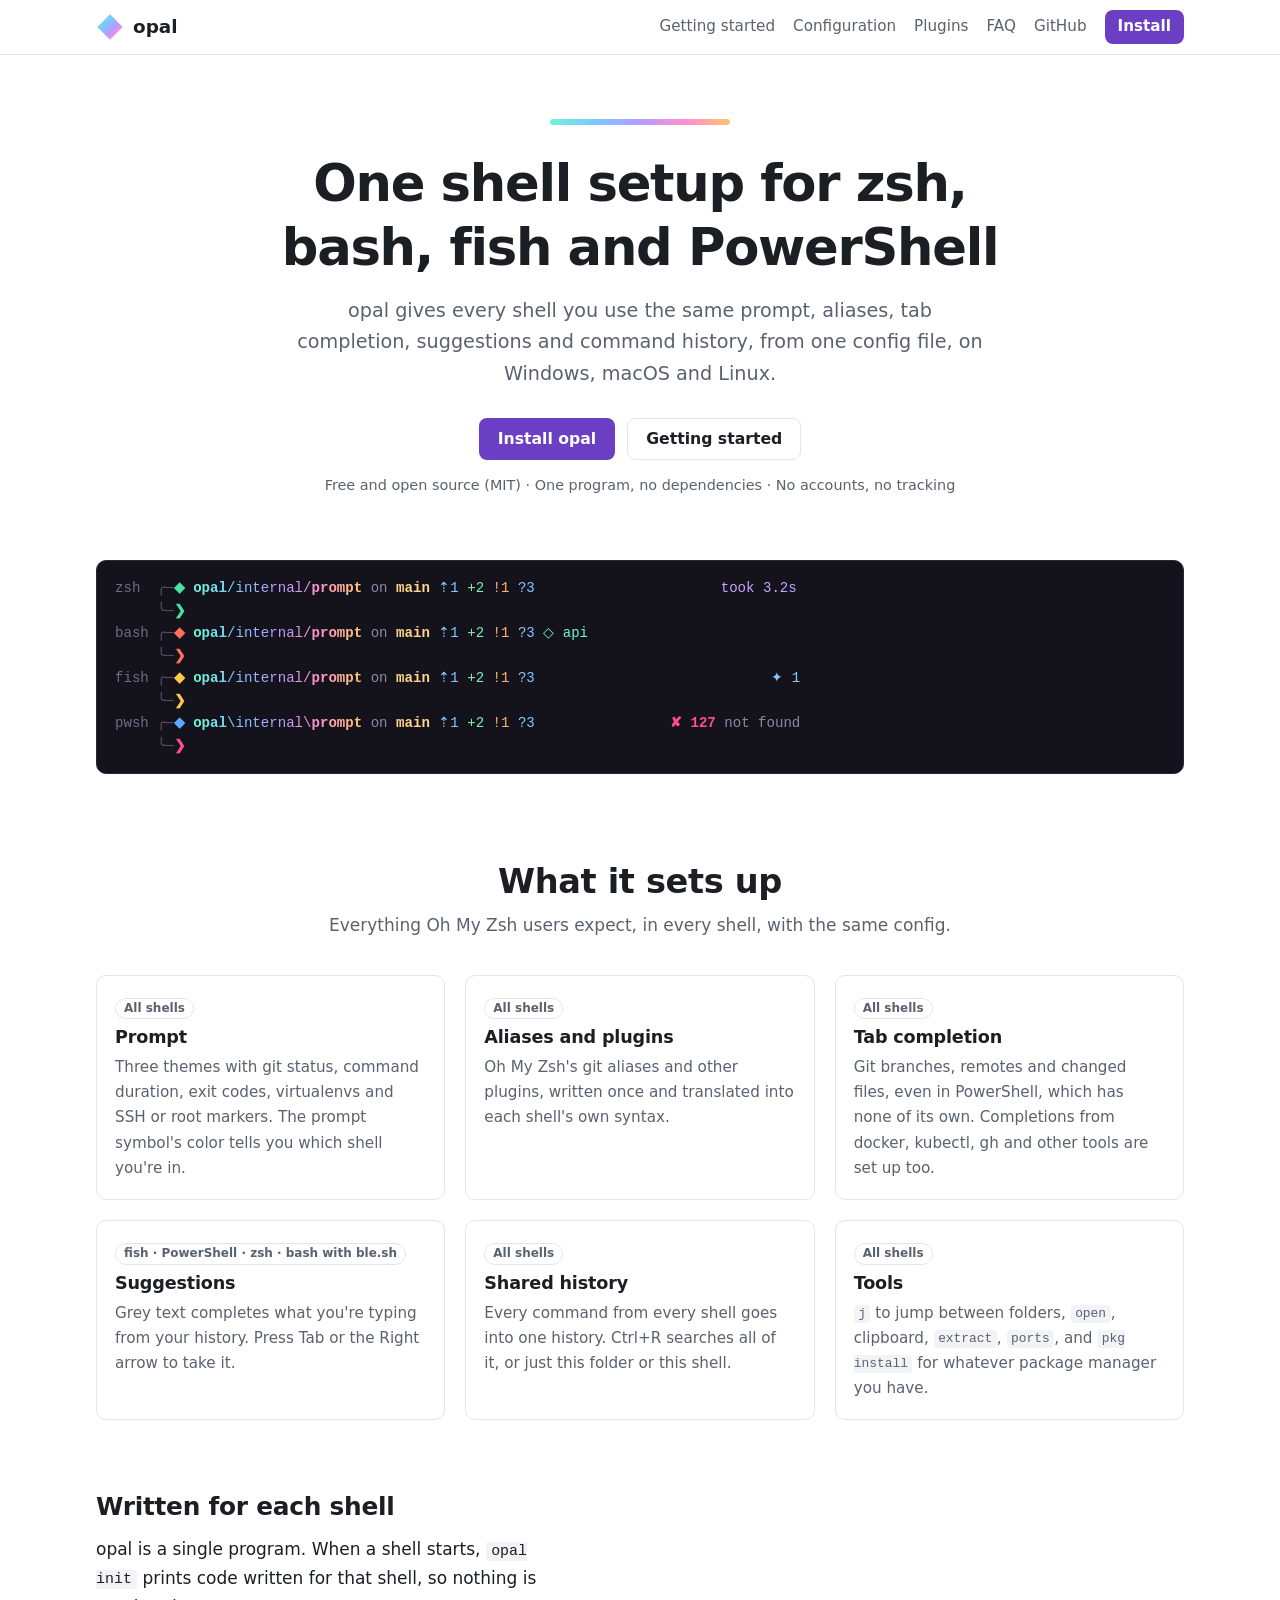
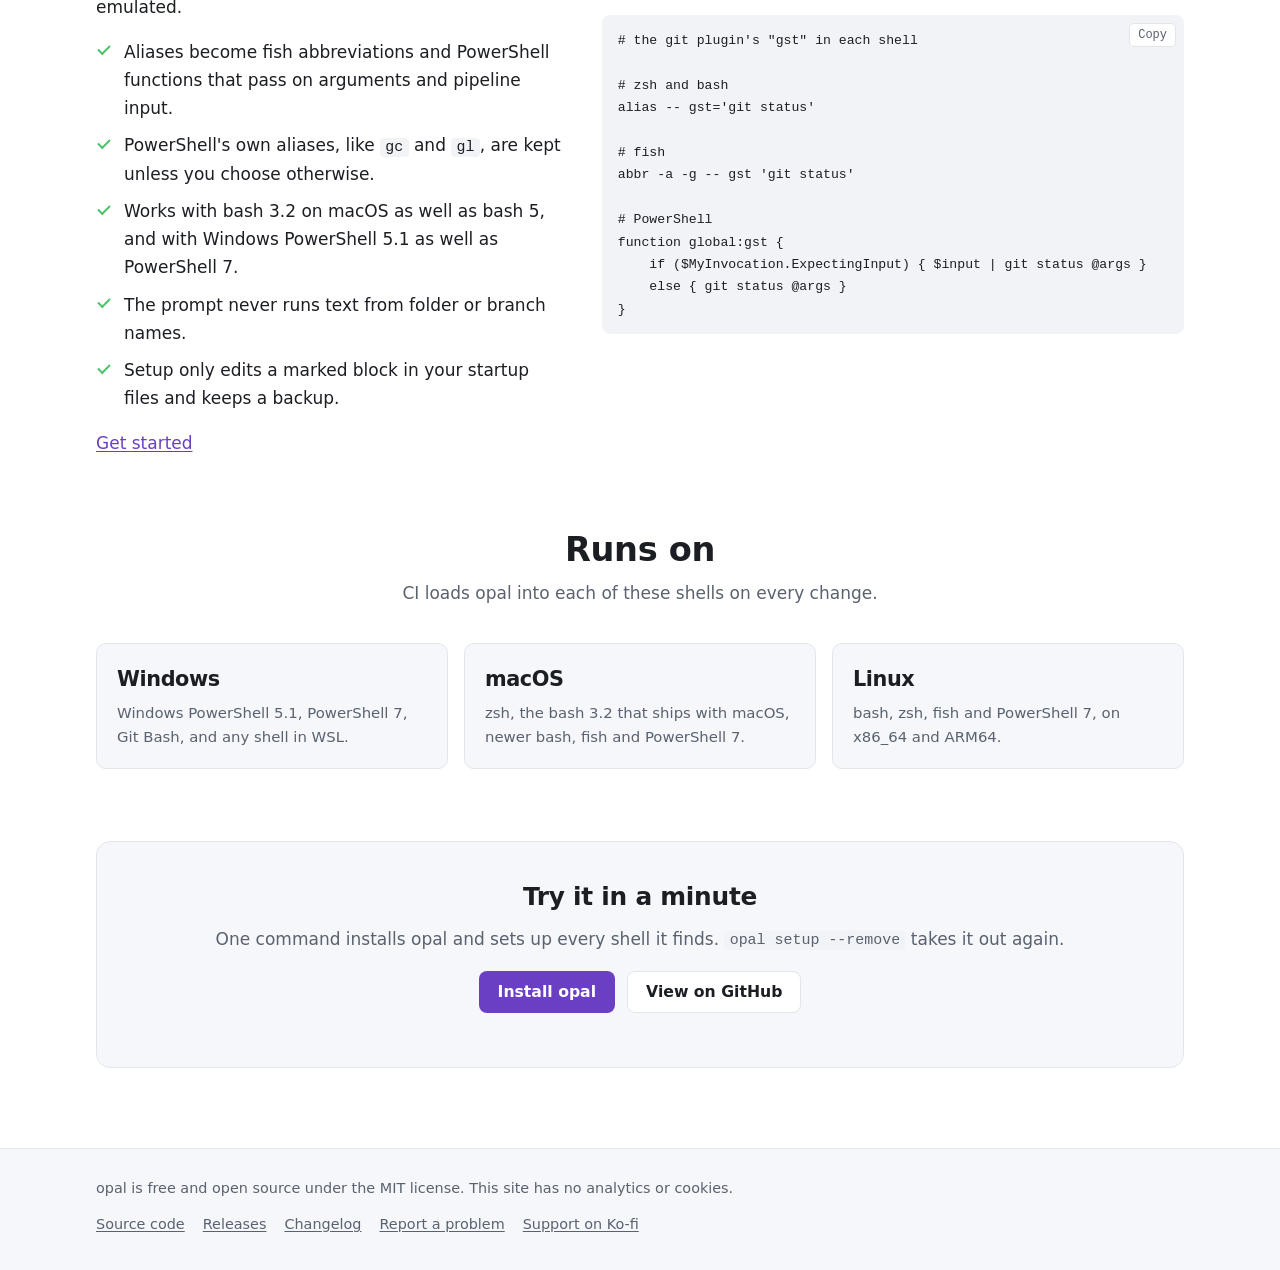
==== site/index.html @ 87bf5676 "Initial commit Co-Authored-By: Claude Opus 5.5 <noreply@anthropic.com>" ====
<!doctype html>
<html lang="en">
<head>
  <meta charset="utf-8">
  <meta name="viewport" content="width=device-width, initial-scale=1">
  <title>opal: one shell setup for zsh, bash, fish and PowerShell</title>
  <meta name="description" content="opal gives zsh, bash, fish and PowerShell the same prompt, aliases, tab completion, suggestions and history, from one config file, on Windows, macOS and Linux.">
  <meta name="color-scheme" content="light dark">
  <link rel="icon" href="images/icon.svg" type="image/svg+xml">
  <link rel="stylesheet" href="assets/style.css">
</head>
<body>
<a class="skip" href="#main">Skip to content</a>
<header class="site-header">
  <div class="header-inner">
    <a class="brand" href="index.html"><img src="images/icon.svg" alt="" width="26" height="26">opal</a>
    <nav class="site-nav" aria-label="Main">
      <a href="getting-started.html">Getting started</a>
      <a href="configuration.html">Configuration</a>
      <a href="plugins.html">Plugins</a>
      <a href="faq.html">FAQ</a>
      <a href="https://github.com/gjnail/opal">GitHub</a>
      <a class="btn btn-primary btn-small" href="getting-started.html#install">Install</a>
    </nav>
  </div>
</header>

<main id="main">
  <section class="hero">
    <div class="spectrum" aria-hidden="true"></div>
    <h1>One shell setup for zsh, bash, fish and PowerShell</h1>
    <p class="lede">opal gives every shell you use the same prompt, aliases, tab completion, suggestions and command history, from one config file, on Windows, macOS and Linux.</p>
    <div class="hero-actions">
      <a class="btn btn-primary" href="getting-started.html#install">Install opal</a>
      <a class="btn btn-secondary" href="getting-started.html">Getting started</a>
    </div>
    <p class="hero-meta">Free and open source (MIT) · One program, no dependencies · No accounts, no tracking</p>
  </section>

  <div class="hero-shot">
<pre class="term" aria-label="The fire theme in zsh, bash, fish and PowerShell"><span class="term-label">zsh  </span><span style="color:#57536E">╭─</span><span style="color:#4BE3A0;font-weight:700">◆</span> <span style="color:#6EF3D6;font-weight:700">o</span><span style="color:#71EADF;font-weight:700">p</span><span style="color:#74E1E8;font-weight:700">a</span><span style="color:#77D8F1;font-weight:700">l</span><span style="color:#7ACEF9">/</span><span style="color:#80C5FF">i</span><span style="color:#8FBCFF">n</span><span style="color:#9CB3FF">t</span><span style="color:#A7AAFF">e</span><span style="color:#B1A1FF">r</span><span style="color:#BE9BFA">n</span><span style="color:#CE99F0">a</span><span style="color:#DE97E6">l</span><span style="color:#ED94DC">/</span><span style="color:#FB90D2;font-weight:700">p</span><span style="color:#FF99C3;font-weight:700">r</span><span style="color:#FFA4B1;font-weight:700">o</span><span style="color:#FFAF9E;font-weight:700">m</span><span style="color:#FFB988;font-weight:700">p</span><span style="color:#FFC36E;font-weight:700">t</span> <span style="color:#8C89A6">on </span><span style="color:#FFD58A;font-weight:700">main</span><span style="color:#86C8FF"> ⇡1</span><span style="color:#7EF0B4"> +2</span><span style="color:#FFB36B"> !1</span><span style="color:#86C8FF"> ?3</span>                      <span style="color:#C4A5FF">took 3.2s</span>
<span class="term-label">     </span><span style="color:#57536E">╰─</span><span style="color:#4BE3A0;font-weight:700">❯</span> 
<span class="term-label">bash </span><span style="color:#57536E">╭─</span><span style="color:#FF6F59;font-weight:700">◆</span> <span style="color:#6EF3D6;font-weight:700">o</span><span style="color:#71EADF;font-weight:700">p</span><span style="color:#74E1E8;font-weight:700">a</span><span style="color:#77D8F1;font-weight:700">l</span><span style="color:#7ACEF9">/</span><span style="color:#80C5FF">i</span><span style="color:#8FBCFF">n</span><span style="color:#9CB3FF">t</span><span style="color:#A7AAFF">e</span><span style="color:#B1A1FF">r</span><span style="color:#BE9BFA">n</span><span style="color:#CE99F0">a</span><span style="color:#DE97E6">l</span><span style="color:#ED94DC">/</span><span style="color:#FB90D2;font-weight:700">p</span><span style="color:#FF99C3;font-weight:700">r</span><span style="color:#FFA4B1;font-weight:700">o</span><span style="color:#FFAF9E;font-weight:700">m</span><span style="color:#FFB988;font-weight:700">p</span><span style="color:#FFC36E;font-weight:700">t</span> <span style="color:#8C89A6">on </span><span style="color:#FFD58A;font-weight:700">main</span><span style="color:#86C8FF"> ⇡1</span><span style="color:#7EF0B4"> +2</span><span style="color:#FFB36B"> !1</span><span style="color:#86C8FF"> ?3</span> <span style="color:#6EF3D6">◇ api</span>
<span class="term-label">     </span><span style="color:#57536E">╰─</span><span style="color:#FF6F59;font-weight:700">❯</span> 
<span class="term-label">fish </span><span style="color:#57536E">╭─</span><span style="color:#FFC94A;font-weight:700">◆</span> <span style="color:#6EF3D6;font-weight:700">o</span><span style="color:#71EADF;font-weight:700">p</span><span style="color:#74E1E8;font-weight:700">a</span><span style="color:#77D8F1;font-weight:700">l</span><span style="color:#7ACEF9">/</span><span style="color:#80C5FF">i</span><span style="color:#8FBCFF">n</span><span style="color:#9CB3FF">t</span><span style="color:#A7AAFF">e</span><span style="color:#B1A1FF">r</span><span style="color:#BE9BFA">n</span><span style="color:#CE99F0">a</span><span style="color:#DE97E6">l</span><span style="color:#ED94DC">/</span><span style="color:#FB90D2;font-weight:700">p</span><span style="color:#FF99C3;font-weight:700">r</span><span style="color:#FFA4B1;font-weight:700">o</span><span style="color:#FFAF9E;font-weight:700">m</span><span style="color:#FFB988;font-weight:700">p</span><span style="color:#FFC36E;font-weight:700">t</span> <span style="color:#8C89A6">on </span><span style="color:#FFD58A;font-weight:700">main</span><span style="color:#86C8FF"> ⇡1</span><span style="color:#7EF0B4"> +2</span><span style="color:#FFB36B"> !1</span><span style="color:#86C8FF"> ?3</span>                            <span style="color:#86C8FF">✦ 1</span>
<span class="term-label">     </span><span style="color:#57536E">╰─</span><span style="color:#FFC94A;font-weight:700">❯</span> 
<span class="term-label">pwsh </span><span style="color:#57536E">╭─</span><span style="color:#5AA9FF;font-weight:700">◆</span> <span style="color:#6EF3D6;font-weight:700">o</span><span style="color:#71EADF;font-weight:700">p</span><span style="color:#74E1E8;font-weight:700">a</span><span style="color:#77D8F1;font-weight:700">l</span><span style="color:#7ACEF9">\</span><span style="color:#80C5FF">i</span><span style="color:#8FBCFF">n</span><span style="color:#9CB3FF">t</span><span style="color:#A7AAFF">e</span><span style="color:#B1A1FF">r</span><span style="color:#BE9BFA">n</span><span style="color:#CE99F0">a</span><span style="color:#DE97E6">l</span><span style="color:#ED94DC">\</span><span style="color:#FB90D2;font-weight:700">p</span><span style="color:#FF99C3;font-weight:700">r</span><span style="color:#FFA4B1;font-weight:700">o</span><span style="color:#FFAF9E;font-weight:700">m</span><span style="color:#FFB988;font-weight:700">p</span><span style="color:#FFC36E;font-weight:700">t</span> <span style="color:#8C89A6">on </span><span style="color:#FFD58A;font-weight:700">main</span><span style="color:#86C8FF"> ⇡1</span><span style="color:#7EF0B4"> +2</span><span style="color:#FFB36B"> !1</span><span style="color:#86C8FF"> ?3</span>                <span style="color:#FF4D8D;font-weight:700">✘ 127</span><span style="color:#8C89A6"> not found</span>
<span class="term-label">     </span><span style="color:#57536E">╰─</span><span style="color:#FF4D8D;font-weight:700">❯</span> </pre>
  </div>

  <section class="section">
    <h2>What it sets up</h2>
    <p class="sub">Everything Oh My Zsh users expect, in every shell, with the same config.</p>
    <div class="cards">
      <a class="card" href="themes.html"><div class="card-body"><span class="tag">All shells</span><h3>Prompt</h3><p>Three themes with git status, command duration, exit codes, virtualenvs and SSH or root markers. The prompt symbol's color tells you which shell you're in.</p></div></a>
      <a class="card" href="plugins.html"><div class="card-body"><span class="tag">All shells</span><h3>Aliases and plugins</h3><p>Oh My Zsh's git aliases and other plugins, written once and translated into each shell's own syntax.</p></div></a>
      <a class="card" href="getting-started.html#completion"><div class="card-body"><span class="tag">All shells</span><h3>Tab completion</h3><p>Git branches, remotes and changed files, even in PowerShell, which has none of its own. Completions from docker, kubectl, gh and other tools are set up too.</p></div></a>
      <a class="card" href="getting-started.html#suggestions"><div class="card-body"><span class="tag">fish · PowerShell · zsh · bash with ble.sh</span><h3>Suggestions</h3><p>Grey text completes what you're typing from your history. Press Tab or the Right arrow to take it.</p></div></a>
      <a class="card" href="getting-started.html#history"><div class="card-body"><span class="tag">All shells</span><h3>Shared history</h3><p>Every command from every shell goes into one history. Ctrl+R searches all of it, or just this folder or this shell.</p></div></a>
      <a class="card" href="commands.html"><div class="card-body"><span class="tag">All shells</span><h3>Tools</h3><p><code>j</code> to jump between folders, <code>open</code>, clipboard, <code>extract</code>, <code>ports</code>, and <code>pkg install</code> for whatever package manager you have.</p></div></a>
    </div>
  </section>

  <section class="section">
    <div class="split">
      <div>
        <h2>Written for each shell</h2>
        <p>opal is a single program. When a shell starts, <code>opal init</code> prints code written for that shell, so nothing is emulated.</p>
        <ul class="checks">
          <li>Aliases become fish abbreviations and PowerShell functions that pass on arguments and pipeline input.</li>
          <li>PowerShell's own aliases, like <code>gc</code> and <code>gl</code>, are kept unless you choose otherwise.</li>
          <li>Works with bash 3.2 on macOS as well as bash 5, and with Windows PowerShell 5.1 as well as PowerShell 7.</li>
          <li>The prompt never runs text from folder or branch names.</li>
          <li>Setup only edits a marked block in your startup files and keeps a backup.</li>
        </ul>
        <a href="getting-started.html">Get started</a>
      </div>
      <pre><code># the git plugin's "gst" in each shell

# zsh and bash
alias -- gst='git status'

# fish
abbr -a -g -- gst 'git status'

# PowerShell
function global:gst {
    if ($MyInvocation.ExpectingInput) { $input | git status @args }
    else { git status @args }
}</code></pre>
    </div>
  </section>

  <section class="section">
    <h2>Runs on</h2>
    <p class="sub">CI loads opal into each of these shells on every change.</p>
    <div class="stats">
      <div class="stat"><div class="num" style="font-size:1.3rem">Windows</div><p>Windows PowerShell 5.1, PowerShell 7, Git Bash, and any shell in WSL.</p></div>
      <div class="stat"><div class="num" style="font-size:1.3rem">macOS</div><p>zsh, the bash 3.2 that ships with macOS, newer bash, fish and PowerShell 7.</p></div>
      <div class="stat"><div class="num" style="font-size:1.3rem">Linux</div><p>bash, zsh, fish and PowerShell 7, on x86_64 and ARM64.</p></div>
    </div>
  </section>

  <section class="section">
    <div class="cta">
      <h2>Try it in a minute</h2>
      <p style="color:var(--muted)">One command installs opal and sets up every shell it finds. <code>opal setup --remove</code> takes it out again.</p>
      <div class="hero-actions">
        <a class="btn btn-primary" href="getting-started.html#install">Install opal</a>
        <a class="btn btn-secondary" href="https://github.com/gjnail/opal">View on GitHub</a>
      </div>
    </div>
  </section>
</main>

<footer class="site-footer">
  <div class="footer-inner">
    <span>opal is free and open source under the MIT license. This site has no analytics or cookies.</span>
    <nav aria-label="Footer">
      <a href="https://github.com/gjnail/opal">Source code</a>
      <a href="https://github.com/gjnail/opal/releases">Releases</a>
      <a href="https://github.com/gjnail/opal/blob/main/CHANGELOG.md">Changelog</a>
      <a href="https://github.com/gjnail/opal/issues">Report a problem</a>
      <a href="https://ko-fi.com/gnail">Support on Ko-fi</a>
    </nav>
  </div>
</footer>
<script src="assets/site.js"></script>
</body>
</html>
---- site/assets/style.css ----
/* opal website. No external fonts, scripts or trackers. */

:root {
  --bg: #ffffff;
  --bg-soft: #f5f7fa;
  --bg-card: #ffffff;
  --text: #1b1f24;
  --muted: #59626e;
  --border: #e2e6eb;
  --accent: #6b3fc4;
  --accent-hover: #5a33a8;
  --accent-ink: #ffffff;
  --code-bg: #f1f3f6;
  --note-bg: #f3effd;
  --note-border: #bfa9ef;
  --warn-bg: #fff7e8;
  --warn-border: #e8b04a;
  --shadow: 0 1px 2px rgba(16, 24, 40, 0.06), 0 8px 24px rgba(16, 24, 40, 0.08);
  --blue: #4a8af0;
  --red: #e5534b;
  --green: #4cc46a;
  --yellow: #f2c230;
  --purple: #b067e8;
  --radius: 10px;
  --max: 1120px;
  --prose: 760px;
  color-scheme: light;
}

@media (prefers-color-scheme: dark) {
  :root {
    --bg: #0f1216;
    --bg-soft: #151a20;
    --bg-card: #171c23;
    --text: #e5e8ec;
    --muted: #a1a9b4;
    --border: #28303a;
    --accent: #b69cff;
    --accent-hover: #cdbaff;
    --accent-ink: #14121f;
    --code-bg: #1c222a;
    --note-bg: #1e1830;
    --note-border: #5a4690;
    --warn-bg: #2a2111;
    --warn-border: #8a6720;
    --shadow: 0 1px 2px rgba(0, 0, 0, 0.3), 0 8px 24px rgba(0, 0, 0, 0.35);
    color-scheme: dark;
  }
}

*,
*::before,
*::after {
  box-sizing: border-box;
}

html {
  -webkit-text-size-adjust: 100%;
  scroll-padding-top: 80px;
}

body {
  margin: 0;
  background: var(--bg);
  color: var(--text);
  font-family: system-ui, -apple-system, "Segoe UI", Roboto, Ubuntu, "Helvetica Neue", Arial, sans-serif;
  font-size: 17px;
  line-height: 1.65;
}

a {
  color: var(--accent);
  text-underline-offset: 2px;
}
a:hover {
  color: var(--accent-hover);
}

img {
  max-width: 100%;
  height: auto;
}

h1,
h2,
h3,
h4 {
  line-height: 1.25;
  margin: 1.8em 0 0.5em;
  letter-spacing: -0.01em;
}
h1 {
  font-size: 2.2rem;
  margin-top: 0;
}
h2 {
  font-size: 1.55rem;
}
h3 {
  font-size: 1.2rem;
}
h2 .anchor,
h3 .anchor {
  visibility: hidden;
  text-decoration: none;
  margin-left: 0.3em;
  color: var(--muted);
}
h2:hover .anchor,
h3:hover .anchor {
  visibility: visible;
}

p,
ul,
ol {
  margin: 0 0 1em;
}
li {
  margin: 0.25em 0;
}

code,
kbd,
pre {
  font-family: ui-monospace, "Cascadia Code", "SF Mono", Menlo, Consolas, monospace;
  font-size: 0.88em;
}
code {
  background: var(--code-bg);
  padding: 0.1em 0.35em;
  border-radius: 4px;
  overflow-wrap: anywhere;
}
pre {
  background: var(--code-bg);
  padding: 14px 16px;
  border-radius: 8px;
  overflow-x: auto;
  line-height: 1.5;
  position: relative;
}
pre code {
  background: none;
  padding: 0;
}
kbd {
  display: inline-block;
  padding: 0.05em 0.45em;
  border: 1px solid var(--border);
  border-bottom-width: 2px;
  border-radius: 5px;
  background: var(--bg-soft);
  font-size: 0.82em;
}

table {
  width: 100%;
  border-collapse: collapse;
  margin: 0 0 1.2em;
  font-size: 0.95em;
}
th,
td {
  text-align: left;
  padding: 8px 10px;
  border-bottom: 1px solid var(--border);
  vertical-align: top;
}
th {
  font-weight: 600;
  color: var(--muted);
}
.table-wrap {
  overflow-x: auto;
}

.skip {
  position: absolute;
  left: -9999px;
}
.skip:focus {
  left: 16px;
  top: 12px;
  z-index: 100;
  background: var(--bg);
  padding: 6px 10px;
  border-radius: 6px;
}

/* Header */

.site-header {
  position: sticky;
  top: 0;
  z-index: 10;
  background: color-mix(in srgb, var(--bg) 88%, transparent);
  backdrop-filter: saturate(180%) blur(10px);
  -webkit-backdrop-filter: saturate(180%) blur(10px);
  border-bottom: 1px solid var(--border);
}
.header-inner {
  max-width: var(--max);
  margin: 0 auto;
  padding: 10px 16px;
  display: flex;
  align-items: center;
  gap: 18px;
  flex-wrap: wrap;
}
.brand {
  display: flex;
  align-items: center;
  gap: 9px;
  font-weight: 700;
  font-size: 1.15rem;
  color: var(--text);
  text-decoration: none;
  margin-right: auto;
}
.brand:hover {
  color: var(--text);
}
.brand img {
  width: 28px;
  height: 28px;
}
.site-nav {
  display: flex;
  align-items: center;
  gap: 4px 18px;
  flex-wrap: wrap;
}
.site-nav a {
  color: var(--muted);
  text-decoration: none;
  font-size: 0.95rem;
}
.site-nav a:hover,
.site-nav a[aria-current="page"] {
  color: var(--text);
}
.site-nav a.btn-primary,
.site-nav a.btn-primary:hover {
  color: var(--accent-ink);
}

/* Buttons */

.btn {
  display: inline-flex;
  align-items: center;
  gap: 8px;
  padding: 10px 18px;
  border-radius: 8px;
  font-weight: 600;
  font-size: 0.98rem;
  text-decoration: none;
  border: 1px solid transparent;
  line-height: 1.3;
}
.btn-primary {
  background: var(--accent);
  color: var(--accent-ink);
}
.btn-primary:hover {
  background: var(--accent-hover);
  color: var(--accent-ink);
}
.btn-secondary {
  border-color: var(--border);
  color: var(--text);
  background: var(--bg-card);
}
.btn-secondary:hover {
  color: var(--text);
  border-color: var(--muted);
}
.btn-small {
  padding: 6px 12px;
  font-size: 0.9rem;
}

/* Landing page */

.hero {
  max-width: var(--max);
  margin: 0 auto;
  padding: 64px 16px 24px;
  text-align: center;
}
.hero h1 {
  font-size: clamp(2rem, 5vw, 3.2rem);
  letter-spacing: -0.025em;
  max-width: 820px;
  margin: 0 auto 16px;
}
.hero .lede {
  font-size: 1.2rem;
  color: var(--muted);
  max-width: 700px;
  margin: 0 auto 28px;
}
.hero-actions {
  display: flex;
  gap: 12px;
  justify-content: center;
  flex-wrap: wrap;
  margin-bottom: 14px;
}
.hero-meta {
  color: var(--muted);
  font-size: 0.9rem;
}
.spectrum {
  width: 180px;
  height: 6px;
  margin: 0 auto 26px;
  border-radius: 99px;
  background: linear-gradient(90deg, #6ef3d6, #7cc7ff, #b69cff, #ff8fcf, #ffc36e);
}

.shot {
  margin: 0;
}
.shot img {
  display: block;
  width: 100%;
  border-radius: var(--radius);
  border: 1px solid var(--border);
  box-shadow: var(--shadow);
  background: #fff;
}
.shot figcaption {
  color: var(--muted);
  font-size: 0.9rem;
  margin-top: 10px;
  text-align: center;
}
.hero-shot {
  max-width: var(--max);
  margin: 24px auto 0;
  padding: 0 16px;
}

.section {
  max-width: var(--max);
  margin: 0 auto;
  padding: 72px 16px 0;
}
.section > h2 {
  text-align: center;
  font-size: clamp(1.6rem, 3.5vw, 2.1rem);
  margin: 0 0 8px;
}
.section > .sub {
  text-align: center;
  color: var(--muted);
  max-width: 660px;
  margin: 0 auto 36px;
}

.cards {
  display: grid;
  grid-template-columns: repeat(auto-fill, minmax(300px, 1fr));
  gap: 20px;
}
.card {
  display: flex;
  flex-direction: column;
  background: var(--bg-card);
  border: 1px solid var(--border);
  border-radius: var(--radius);
  overflow: hidden;
  color: var(--text);
  text-decoration: none;
  transition: border-color 0.15s, transform 0.15s;
}
.card:hover {
  color: var(--text);
  border-color: var(--accent);
  transform: translateY(-2px);
}
.card img {
  display: block;
  width: 100%;
  aspect-ratio: 16 / 10;
  object-fit: cover;
  object-position: top left;
  border-bottom: 1px solid var(--border);
  background: #fff;
}
.card .card-body {
  padding: 16px 18px 18px;
}
.card h3 {
  margin: 0 0 6px;
  font-size: 1.1rem;
}
.card p {
  margin: 0;
  color: var(--muted);
  font-size: 0.95rem;
}
.card .tag {
  display: inline-block;
  font-size: 0.75rem;
  font-weight: 600;
  color: var(--muted);
  border: 1px solid var(--border);
  border-radius: 99px;
  padding: 0 8px;
  margin-bottom: 8px;
}

.split {
  display: grid;
  grid-template-columns: 1fr 1.25fr;
  gap: 40px;
  align-items: center;
}
.split.reverse > :first-child {
  order: 2;
}
.split h2 {
  margin-top: 0;
}
@media (max-width: 860px) {
  .split {
    grid-template-columns: 1fr;
    gap: 20px;
  }
  .split.reverse > :first-child {
    order: 0;
  }
}

.checks {
  list-style: none;
  padding: 0;
}
.checks li {
  position: relative;
  padding-left: 28px;
  margin: 0.55em 0;
}
.checks li::before {
  content: "";
  position: absolute;
  left: 2px;
  top: 0.45em;
  width: 12px;
  height: 7px;
  border-left: 2.5px solid var(--green);
  border-bottom: 2.5px solid var(--green);
  transform: rotate(-45deg);
}

.stats {
  display: grid;
  grid-template-columns: repeat(auto-fit, minmax(200px, 1fr));
  gap: 16px;
}
.stat {
  background: var(--bg-soft);
  border: 1px solid var(--border);
  border-radius: var(--radius);
  padding: 18px 20px;
}
.stat .num {
  font-size: 1.9rem;
  font-weight: 700;
  letter-spacing: -0.02em;
}
.stat p {
  margin: 4px 0 0;
  color: var(--muted);
  font-size: 0.93rem;
}

.cta {
  text-align: center;
  background: var(--bg-soft);
  border: 1px solid var(--border);
  border-radius: 14px;
  padding: 40px 20px;
}
.cta h2 {
  margin-top: 0;
}

/* Docs layout */

.docs {
  max-width: var(--max);
  margin: 0 auto;
  padding: 36px 16px 0;
  display: grid;
  grid-template-columns: 220px minmax(0, 1fr);
  gap: 48px;
}
.sidebar {
  position: sticky;
  top: 76px;
  align-self: start;
  font-size: 0.94rem;
}
.sidebar h2 {
  font-size: 0.78rem;
  text-transform: uppercase;
  letter-spacing: 0.06em;
  color: var(--muted);
  margin: 0 0 8px;
}
.sidebar h2:not(:first-child) {
  margin-top: 22px;
}
.sidebar ul {
  list-style: none;
  padding: 0;
  margin: 0;
}
.sidebar li {
  margin: 0;
}
.sidebar a {
  display: block;
  padding: 5px 10px;
  border-radius: 6px;
  color: var(--text);
  text-decoration: none;
}
.sidebar a:hover {
  background: var(--bg-soft);
}
.sidebar a[aria-current="page"] {
  background: var(--note-bg);
  color: var(--accent);
  font-weight: 600;
}
.prose {
  max-width: var(--prose);
  min-width: 0;
}
.prose .lede {
  font-size: 1.15rem;
  color: var(--muted);
}
.prose figure.shot {
  margin: 1.4em 0 1.8em;
}
.prose figure.shot figcaption {
  text-align: left;
}
.prose h2 {
  padding-top: 0.6em;
  border-top: 1px solid var(--border);
}
.breadcrumb {
  font-size: 0.9rem;
  color: var(--muted);
  margin-bottom: 10px;
}
.breadcrumb a {
  color: var(--muted);
}
.platforms {
  display: inline-block;
  font-size: 0.85rem;
  color: var(--muted);
  border: 1px solid var(--border);
  border-radius: 99px;
  padding: 1px 10px;
  margin-bottom: 12px;
}
.toc {
  background: var(--bg-soft);
  border: 1px solid var(--border);
  border-radius: var(--radius);
  padding: 14px 18px;
  margin: 0 0 1.6em;
  font-size: 0.95rem;
}
.toc strong {
  display: block;
  margin-bottom: 4px;
}
.toc ol,
.toc ul {
  margin: 0;
  padding-left: 20px;
}
@media (max-width: 860px) {
  .docs {
    grid-template-columns: 1fr;
    gap: 16px;
    padding-top: 20px;
  }
  .sidebar {
    position: static;
    border: 1px solid var(--border);
    border-radius: var(--radius);
    padding: 12px;
  }
  .sidebar ul {
    display: flex;
    flex-wrap: wrap;
    gap: 2px 4px;
  }
}

.note,
.warn {
  border-left: 4px solid var(--note-border);
  background: var(--note-bg);
  padding: 12px 16px;
  border-radius: 0 8px 8px 0;
  margin: 0 0 1.2em;
}
.warn {
  border-left-color: var(--warn-border);
  background: var(--warn-bg);
}
.note p:last-child,
.warn p:last-child {
  margin-bottom: 0;
}

.steps {
  counter-reset: step;
  list-style: none;
  padding: 0;
}
.steps > li {
  counter-increment: step;
  position: relative;
  padding-left: 44px;
  margin: 0 0 1.1em;
}
.steps > li::before {
  content: counter(step);
  position: absolute;
  left: 0;
  top: 0;
  width: 30px;
  height: 30px;
  border-radius: 50%;
  background: var(--accent);
  color: var(--accent-ink);
  font-weight: 700;
  font-size: 0.9rem;
  display: flex;
  align-items: center;
  justify-content: center;
}
h2.step-title {
  display: flex;
  align-items: center;
  gap: 12px;
}
h2.step-title .n {
  flex: none;
  width: 34px;
  height: 34px;
  border-radius: 50%;
  background: var(--accent);
  color: var(--accent-ink);
  font-size: 1rem;
  display: inline-flex;
  align-items: center;
  justify-content: center;
}

.pager {
  display: flex;
  justify-content: space-between;
  gap: 16px;
  margin: 48px 0 0;
  padding-top: 20px;
  border-top: 1px solid var(--border);
}
.pager a {
  display: block;
  flex: 1;
  border: 1px solid var(--border);
  border-radius: var(--radius);
  padding: 12px 16px;
  text-decoration: none;
  color: var(--text);
}
.pager a:hover {
  border-color: var(--accent);
}
.pager small {
  display: block;
  color: var(--muted);
}
.pager .next {
  text-align: right;
}

.faq details {
  border: 1px solid var(--border);
  border-radius: var(--radius);
  padding: 0 16px;
  margin: 0 0 10px;
  background: var(--bg-card);
}
.faq summary {
  cursor: pointer;
  font-weight: 600;
  padding: 12px 0;
}
.faq details[open] summary {
  border-bottom: 1px solid var(--border);
  margin-bottom: 12px;
}

.copy {
  position: absolute;
  top: 8px;
  right: 8px;
  font: inherit;
  font-size: 0.75rem;
  padding: 2px 8px;
  border-radius: 5px;
  border: 1px solid var(--border);
  background: var(--bg-card);
  color: var(--muted);
  cursor: pointer;
}
.copy:hover {
  color: var(--text);
}

/* Footer */

.site-footer {
  margin-top: 80px;
  border-top: 1px solid var(--border);
  background: var(--bg-soft);
}
.footer-inner {
  max-width: var(--max);
  margin: 0 auto;
  padding: 28px 16px 36px;
  display: flex;
  flex-wrap: wrap;
  gap: 12px 28px;
  justify-content: space-between;
  color: var(--muted);
  font-size: 0.9rem;
}
.footer-inner nav {
  display: flex;
  flex-wrap: wrap;
  gap: 6px 18px;
}
.footer-inner a {
  color: var(--muted);
}
.footer-inner a:hover {
  color: var(--text);
}

/* Prompt previews, generated with `opal theme preview <name> --html`. The
   colors are the themes' own, so the block stays dark in both site themes. */
pre.term {
  background: #14131c;
  color: #e9e6f2;
  border: 1px solid #2a2838;
  border-radius: var(--radius);
  padding: 16px 18px;
  overflow-x: auto;
  font-size: 0.88rem;
  line-height: 1.6;
}
.term-label {
  color: #6f6b87;
}
.card-body code {
  font-size: 0.85em;
}
td:first-child code {
  white-space: nowrap;
}
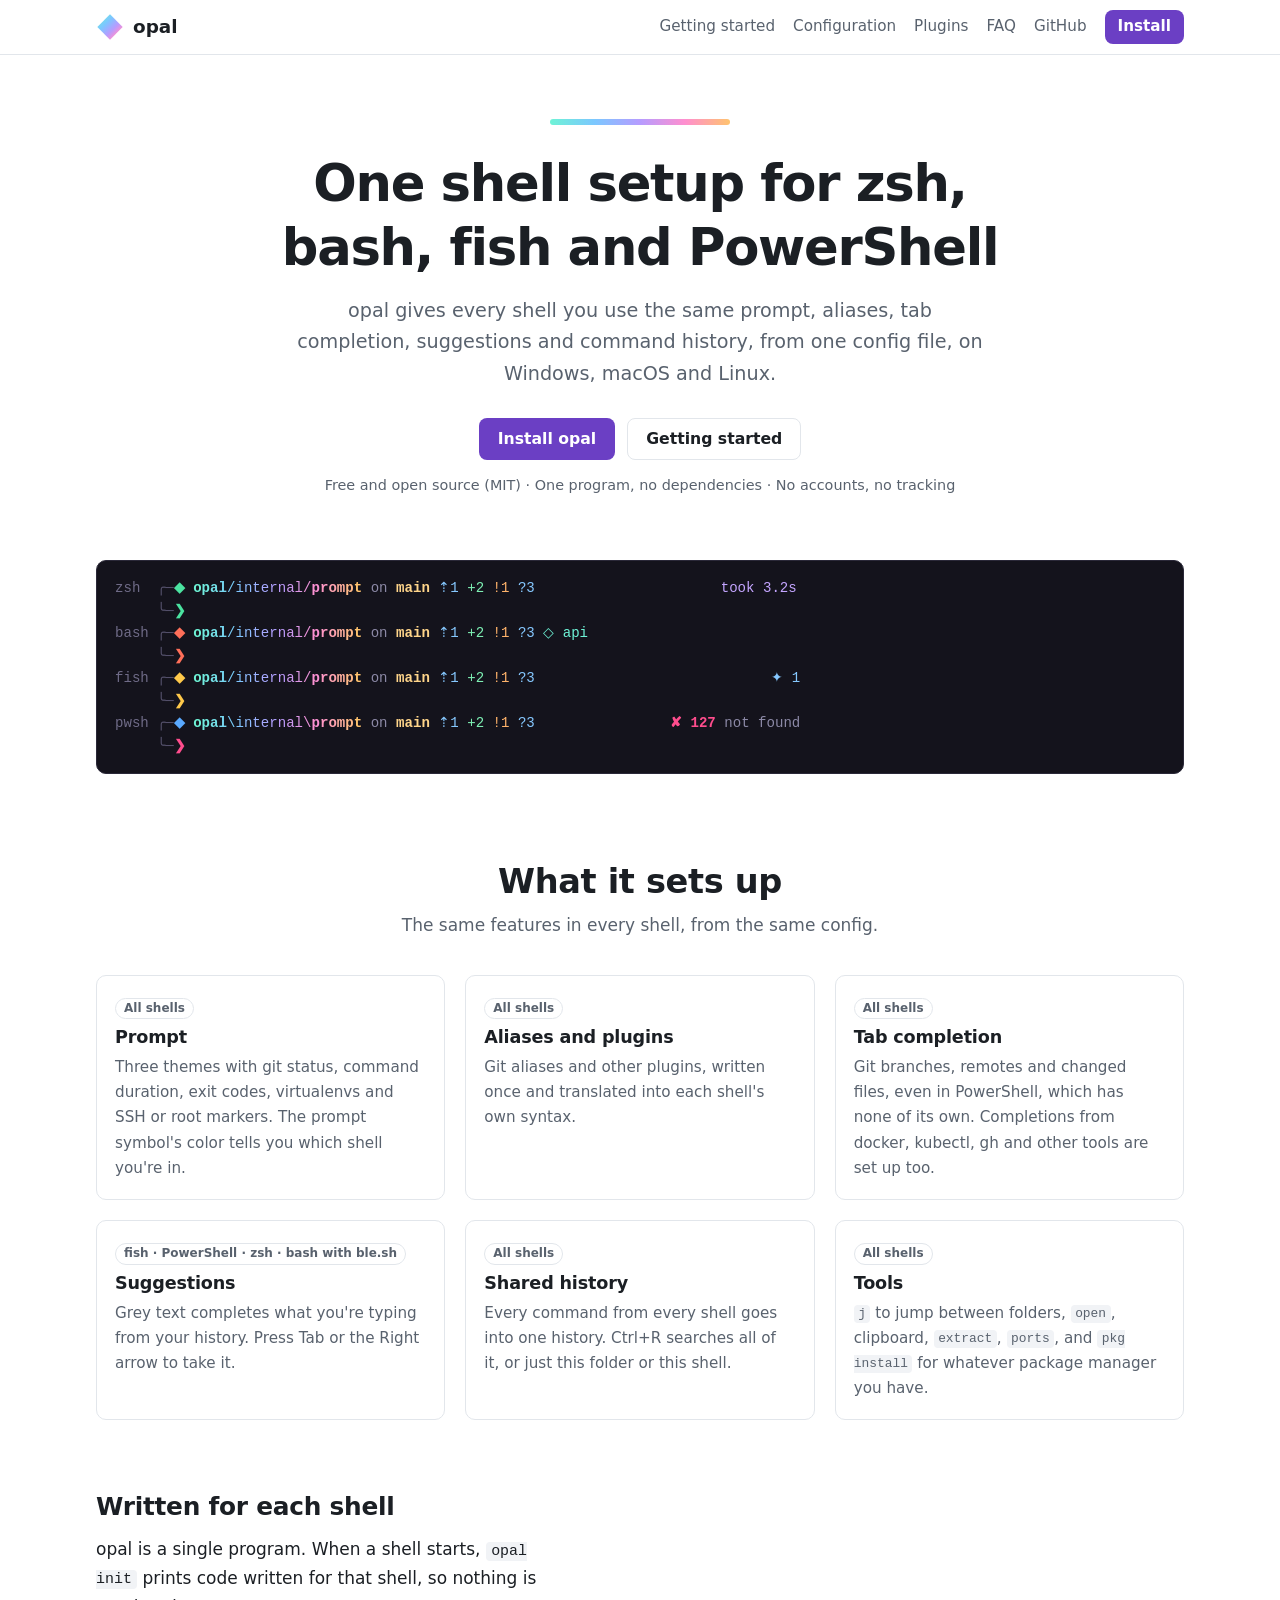
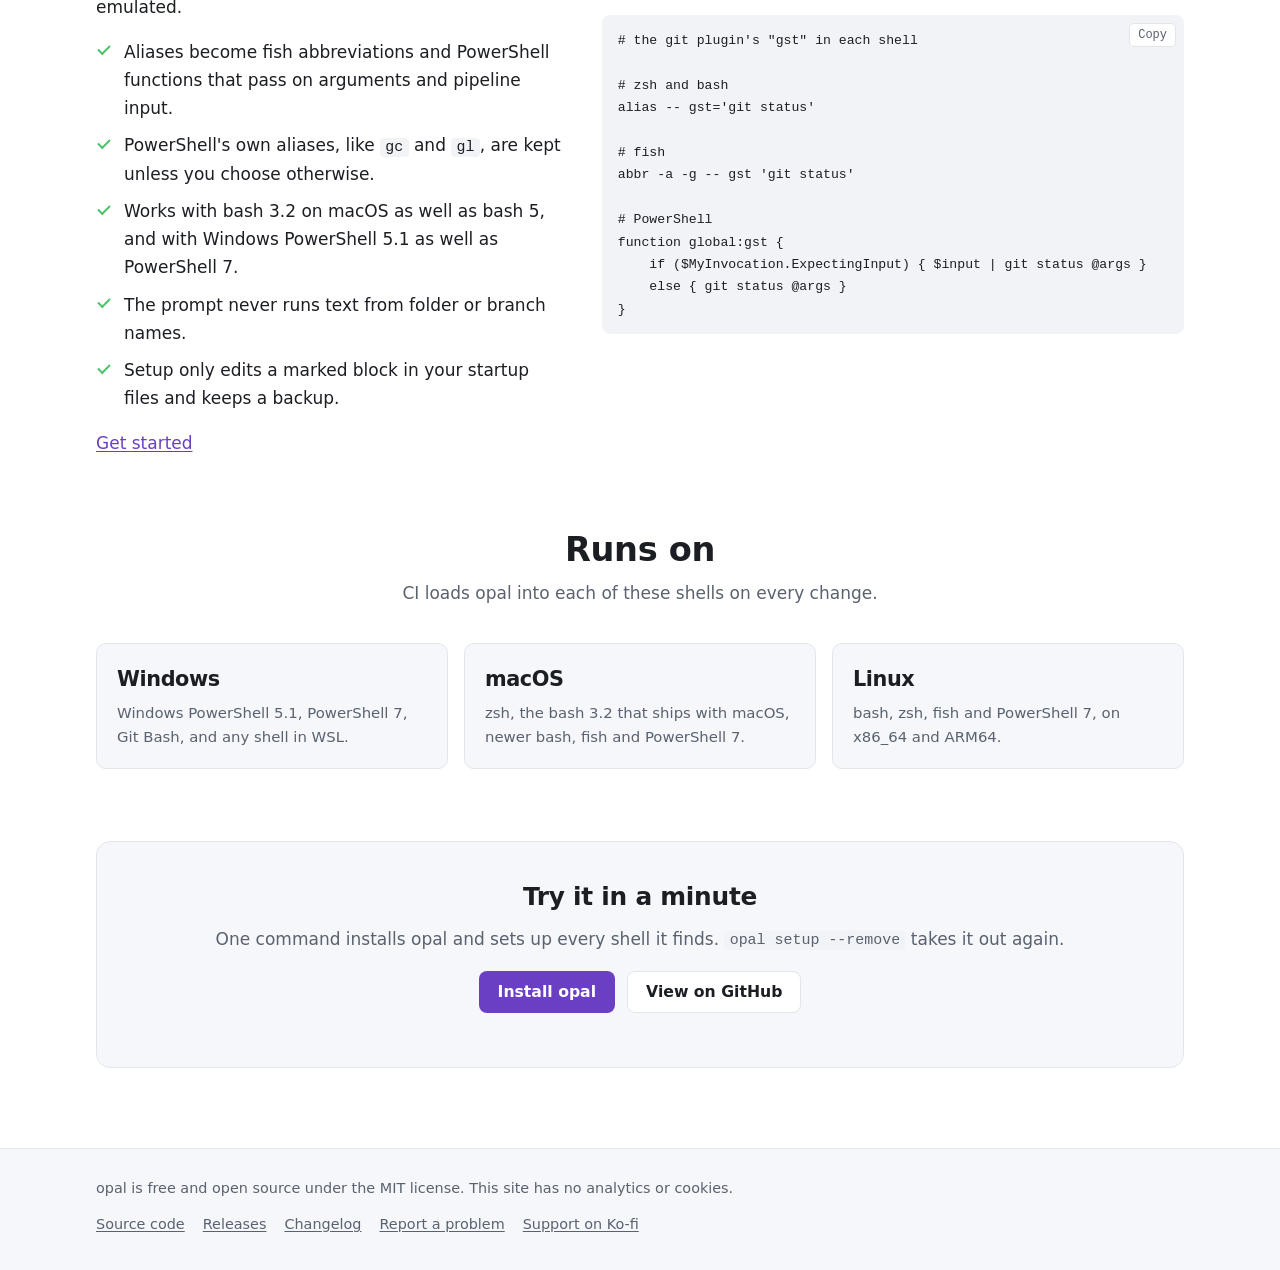
==== commit 2a4d2639: "Describe opal without referring to Oh My Zsh Co-Authored-By: Claude Opus 5.5 <noreply@anthropic.com>" ====
--- a/site/index.html
+++ b/site/index.html
@@ -50,10 +50,10 @@
 
   <section class="section">
     <h2>What it sets up</h2>
-    <p class="sub">Everything Oh My Zsh users expect, in every shell, with the same config.</p>
+    <p class="sub">The same features in every shell, from the same config.</p>
     <div class="cards">
       <a class="card" href="themes.html"><div class="card-body"><span class="tag">All shells</span><h3>Prompt</h3><p>Three themes with git status, command duration, exit codes, virtualenvs and SSH or root markers. The prompt symbol's color tells you which shell you're in.</p></div></a>
-      <a class="card" href="plugins.html"><div class="card-body"><span class="tag">All shells</span><h3>Aliases and plugins</h3><p>Oh My Zsh's git aliases and other plugins, written once and translated into each shell's own syntax.</p></div></a>
+      <a class="card" href="plugins.html"><div class="card-body"><span class="tag">All shells</span><h3>Aliases and plugins</h3><p>Git aliases and other plugins, written once and translated into each shell's own syntax.</p></div></a>
       <a class="card" href="getting-started.html#completion"><div class="card-body"><span class="tag">All shells</span><h3>Tab completion</h3><p>Git branches, remotes and changed files, even in PowerShell, which has none of its own. Completions from docker, kubectl, gh and other tools are set up too.</p></div></a>
       <a class="card" href="getting-started.html#suggestions"><div class="card-body"><span class="tag">fish · PowerShell · zsh · bash with ble.sh</span><h3>Suggestions</h3><p>Grey text completes what you're typing from your history. Press Tab or the Right arrow to take it.</p></div></a>
       <a class="card" href="getting-started.html#history"><div class="card-body"><span class="tag">All shells</span><h3>Shared history</h3><p>Every command from every shell goes into one history. Ctrl+R searches all of it, or just this folder or this shell.</p></div></a>
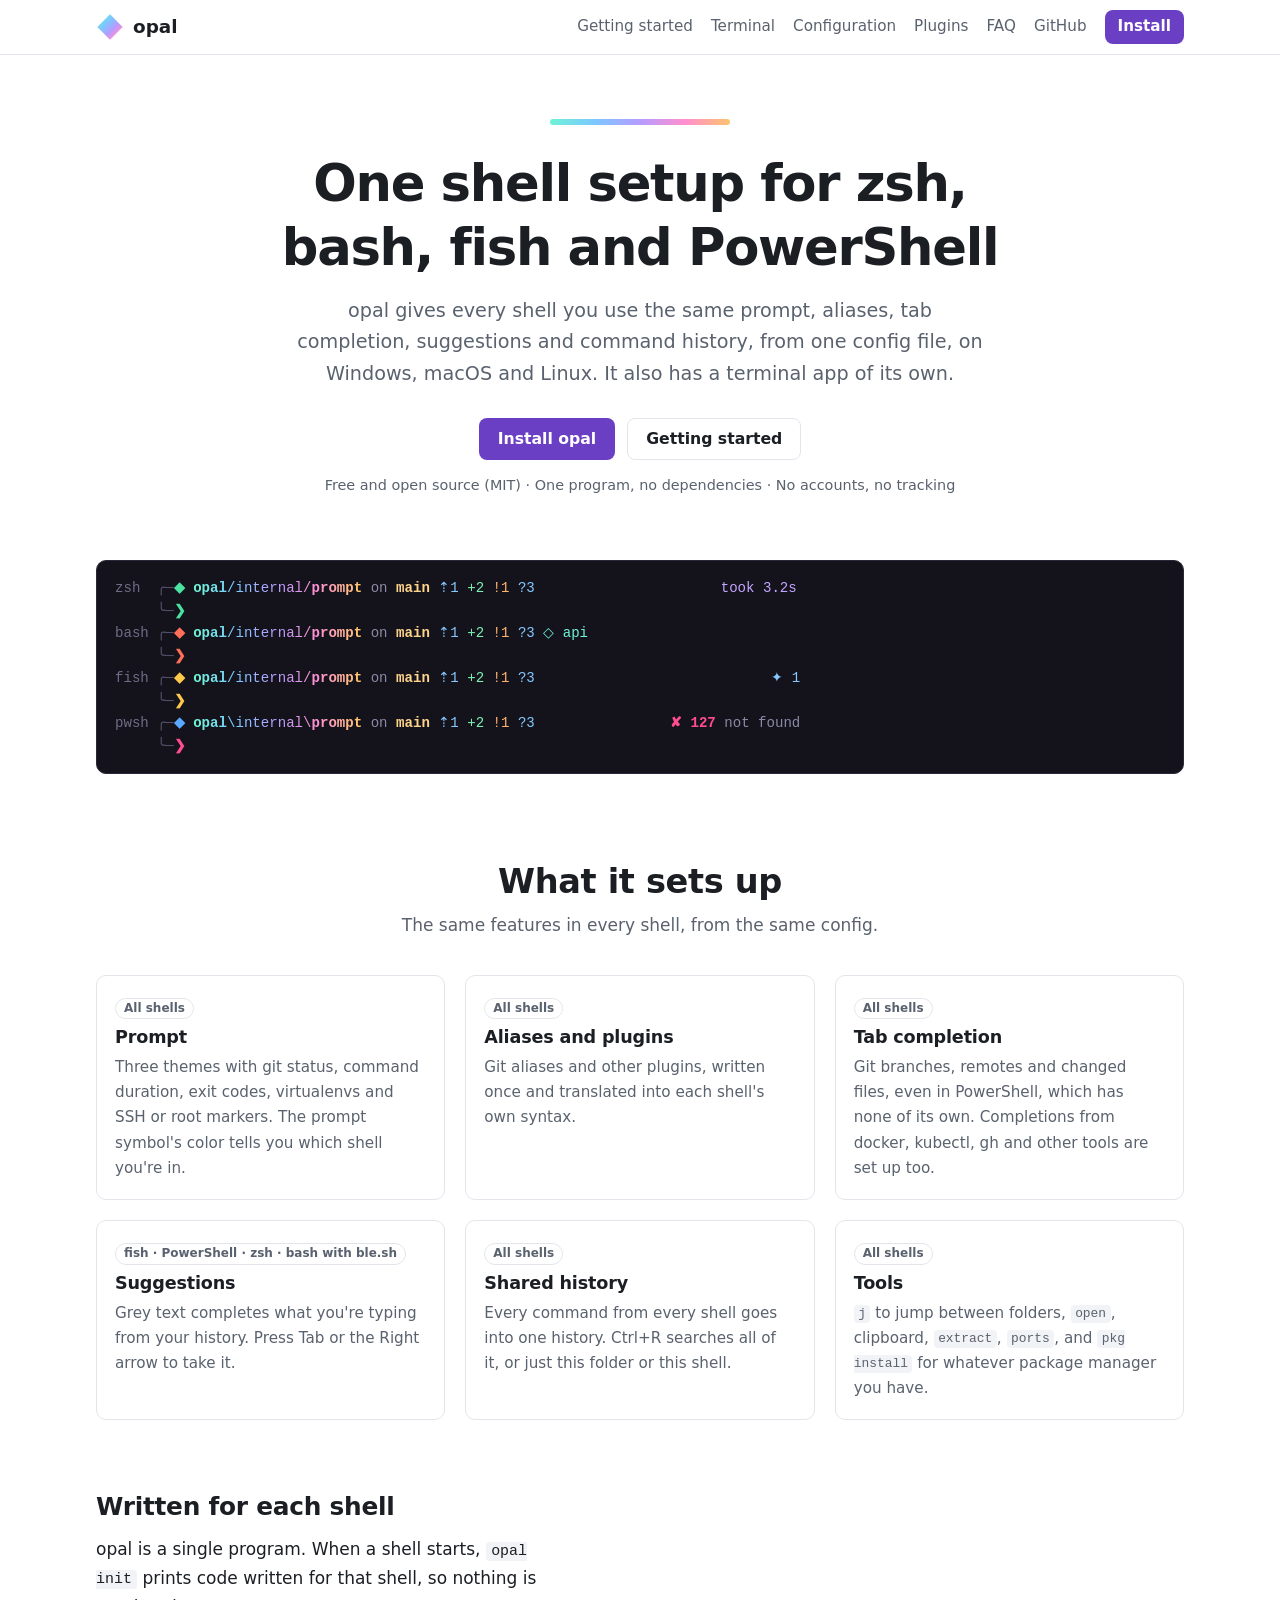
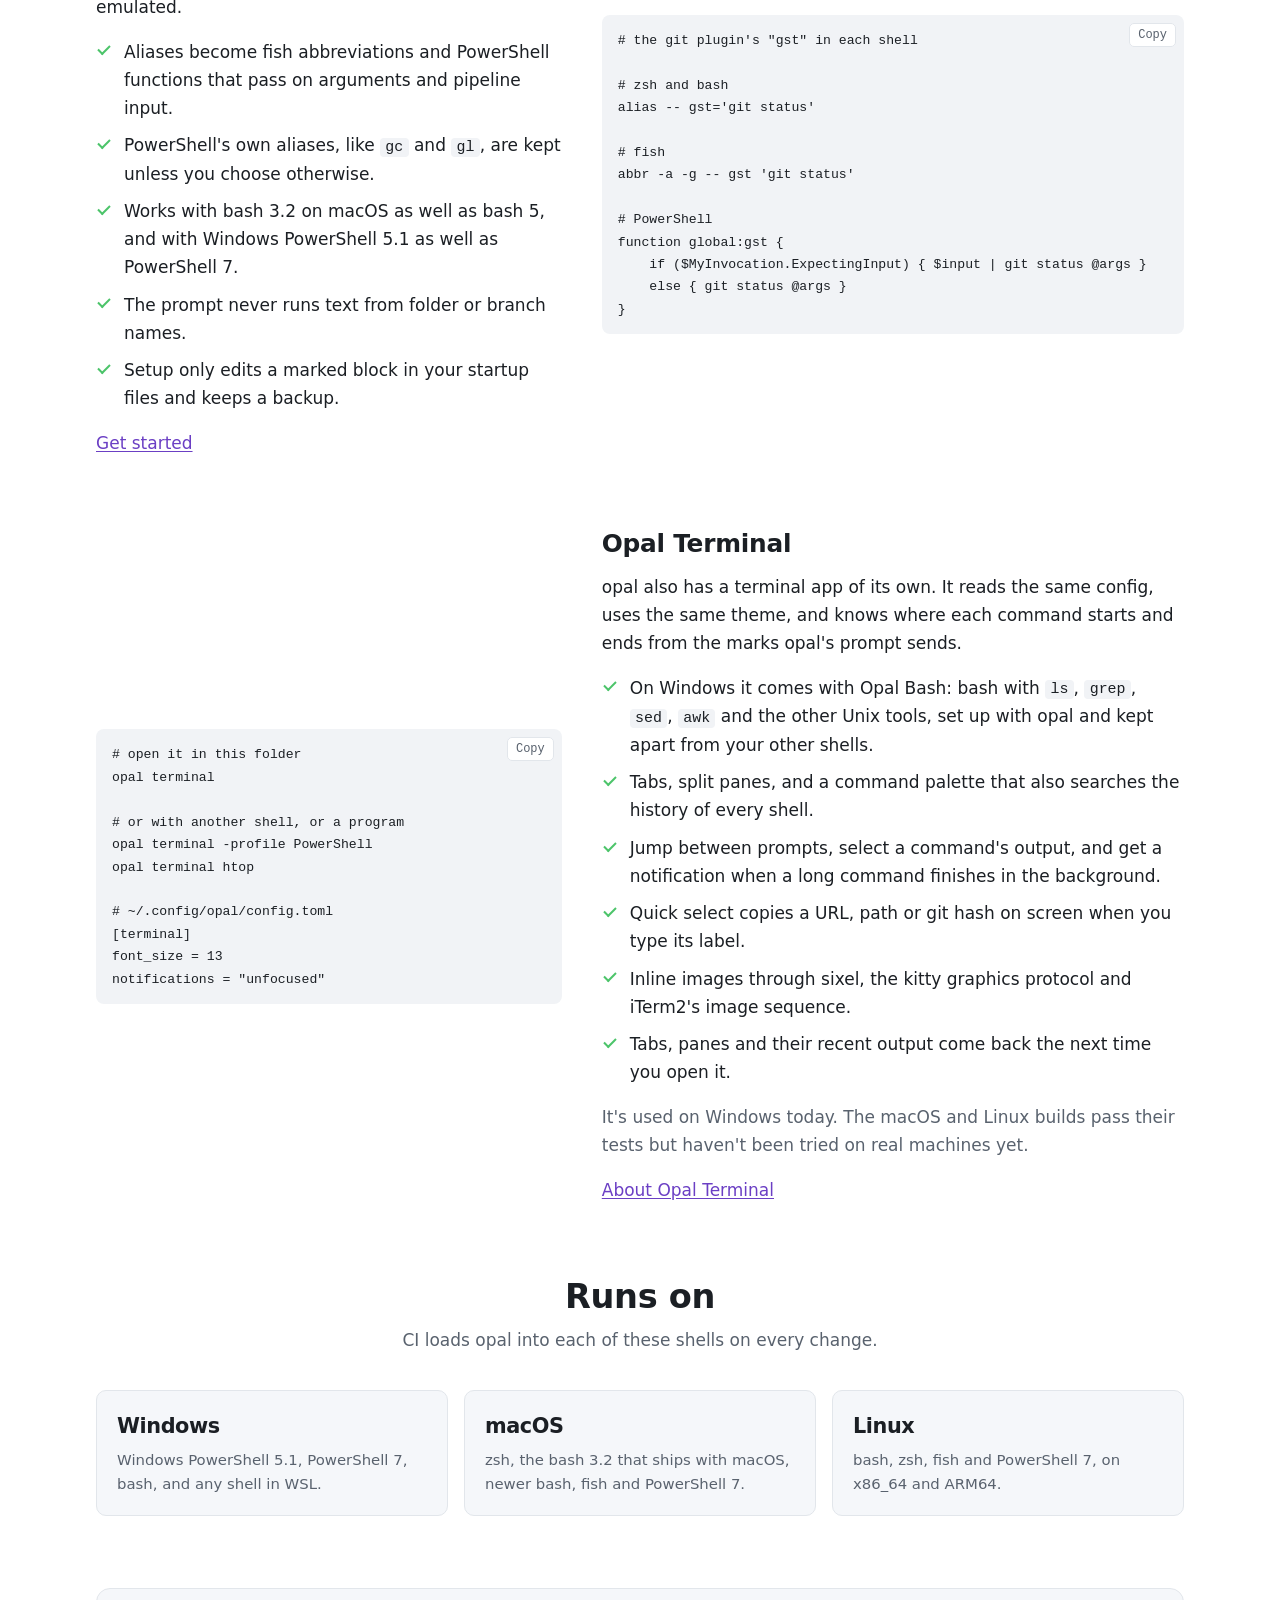
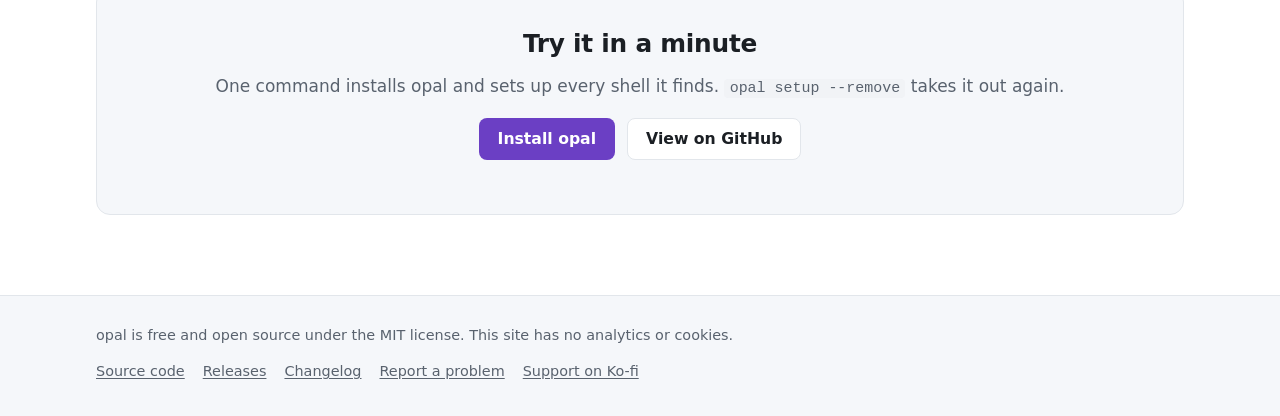
==== commit ab9a646a: "Docs: an Opal Terminal page on the website, and no Git Bash comparisons The website had almost nothi" ====
--- a/site/index.html
+++ b/site/index.html
@@ -4,7 +4,7 @@
   <meta charset="utf-8">
   <meta name="viewport" content="width=device-width, initial-scale=1">
   <title>opal: one shell setup for zsh, bash, fish and PowerShell</title>
-  <meta name="description" content="opal gives zsh, bash, fish and PowerShell the same prompt, aliases, tab completion, suggestions and history, from one config file, on Windows, macOS and Linux.">
+  <meta name="description" content="opal gives zsh, bash, fish and PowerShell the same prompt, aliases, tab completion, suggestions and history, from one config file, on Windows, macOS and Linux, and has a terminal app of its own, Opal Terminal.">
   <meta name="color-scheme" content="light dark">
   <link rel="icon" href="images/icon.svg" type="image/svg+xml">
   <link rel="stylesheet" href="assets/style.css">
@@ -16,6 +16,7 @@
     <a class="brand" href="index.html"><img src="images/icon.svg" alt="" width="26" height="26">opal</a>
     <nav class="site-nav" aria-label="Main">
       <a href="getting-started.html">Getting started</a>
+      <a href="terminal.html">Terminal</a>
       <a href="configuration.html">Configuration</a>
       <a href="plugins.html">Plugins</a>
       <a href="faq.html">FAQ</a>
@@ -29,7 +30,7 @@
   <section class="hero">
     <div class="spectrum" aria-hidden="true"></div>
     <h1>One shell setup for zsh, bash, fish and PowerShell</h1>
-    <p class="lede">opal gives every shell you use the same prompt, aliases, tab completion, suggestions and command history, from one config file, on Windows, macOS and Linux.</p>
+    <p class="lede">opal gives every shell you use the same prompt, aliases, tab completion, suggestions and command history, from one config file, on Windows, macOS and Linux. It also has a terminal app of its own.</p>
     <div class="hero-actions">
       <a class="btn btn-primary" href="getting-started.html#install">Install opal</a>
       <a class="btn btn-secondary" href="getting-started.html">Getting started</a>
@@ -92,10 +93,40 @@
   </section>
 
   <section class="section">
+    <div class="split reverse">
+      <div>
+        <h2>Opal Terminal</h2>
+        <p>opal also has a terminal app of its own. It reads the same config, uses the same theme, and knows where each command starts and ends from the marks opal's prompt sends.</p>
+        <ul class="checks">
+          <li>On Windows it comes with Opal Bash: bash with <code>ls</code>, <code>grep</code>, <code>sed</code>, <code>awk</code> and the other Unix tools, set up with opal and kept apart from your other shells.</li>
+          <li>Tabs, split panes, and a command palette that also searches the history of every shell.</li>
+          <li>Jump between prompts, select a command's output, and get a notification when a long command finishes in the background.</li>
+          <li>Quick select copies a URL, path or git hash on screen when you type its label.</li>
+          <li>Inline images through sixel, the kitty graphics protocol and iTerm2's image sequence.</li>
+          <li>Tabs, panes and their recent output come back the next time you open it.</li>
+        </ul>
+        <p style="color:var(--muted)">It's used on Windows today. The macOS and Linux builds pass their tests but haven't been tried on real machines yet.</p>
+        <a href="terminal.html">About Opal Terminal</a>
+      </div>
+      <pre><code># open it in this folder
+opal terminal
+
+# or with another shell, or a program
+opal terminal -profile PowerShell
+opal terminal htop
+
+# ~/.config/opal/config.toml
+[terminal]
+font_size = 13
+notifications = "unfocused"</code></pre>
+    </div>
+  </section>
+
+  <section class="section">
     <h2>Runs on</h2>
     <p class="sub">CI loads opal into each of these shells on every change.</p>
     <div class="stats">
-      <div class="stat"><div class="num" style="font-size:1.3rem">Windows</div><p>Windows PowerShell 5.1, PowerShell 7, Git Bash, and any shell in WSL.</p></div>
+      <div class="stat"><div class="num" style="font-size:1.3rem">Windows</div><p>Windows PowerShell 5.1, PowerShell 7, bash, and any shell in WSL.</p></div>
       <div class="stat"><div class="num" style="font-size:1.3rem">macOS</div><p>zsh, the bash 3.2 that ships with macOS, newer bash, fish and PowerShell 7.</p></div>
       <div class="stat"><div class="num" style="font-size:1.3rem">Linux</div><p>bash, zsh, fish and PowerShell 7, on x86_64 and ARM64.</p></div>
     </div>
